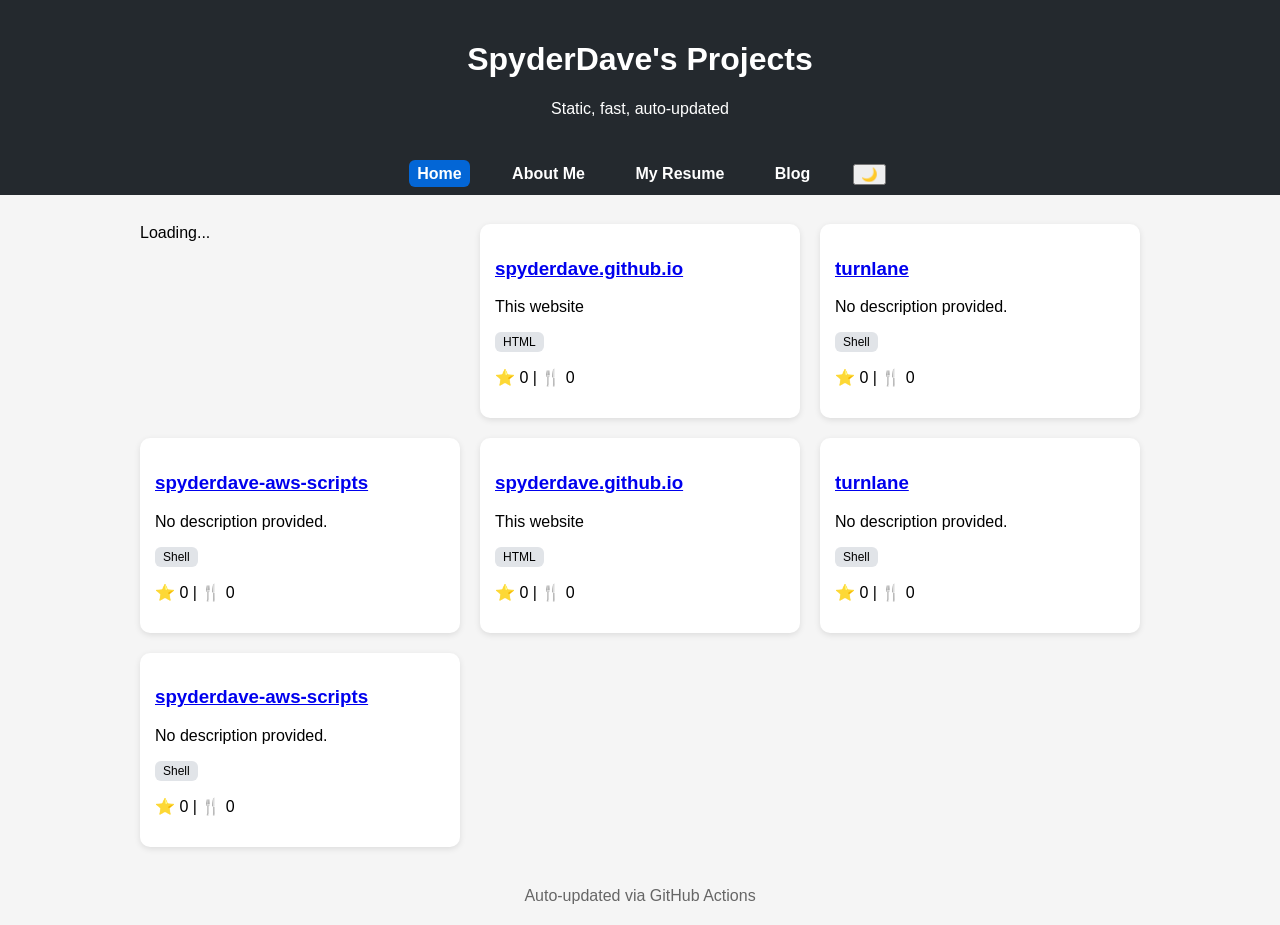
==== index.html @ 56ae2be9 "ffffff" ====
<!DOCTYPE html>
<html lang="en">
<head>
<meta charset="UTF-8">
<meta name="viewport" content="width=device-width, initial-scale=1.0">
<title>SpyderDave | Portfolio</title>

<link rel="stylesheet" href="style.css">
</head>

<body>

<header>
  <h1>SpyderDave's Projects</h1>
  <p>Static, fast, auto-updated</p>
</header>

<div id="nav-wrapper"><div id="nav"></div></div>

<div class="container">
  <div class="grid" id="repo-list">Loading...</div>
</div>

<div class="footer">
  Auto-updated via GitHub Actions
</div>

<script src="script.js"></script>

</body>
</html>
---- style.css ----
body{
  font-family:Arial,sans-serif;
  margin:0;
  background:#f5f5f5;
  color:#000;
}

.dark{
  background:#121212;
  color:#eee;
}

header{
  background:#24292e;
  color:#fff;
  padding:20px;
  text-align:center;
}

/* NAV */
nav{
  background:#24292e;
  padding:10px;
  text-align:center;

  position: sticky;
  top: 0;
  z-index: 1000;
}

nav a{
  color:#fff;
  margin:0 15px;
  text-decoration:none;
  font-weight:bold;
  padding:5px 8px;
  border-radius:6px;
}

nav a.active{
  background:#0366d6;
}

nav a:hover{
  background:#444;
}

nav button{
  margin-left:15px;
  cursor:pointer;
}

/* LAYOUT */
.container{
  max-width:1000px;
  margin:auto;
  padding:20px;
}

.grid{
  display:grid;
  grid-template-columns:repeat(auto-fit,minmax(280px,1fr));
  gap:20px;
}

.card{
  background:#fff;
  padding:15px;
  border-radius:10px;
  box-shadow:0 2px 6px rgba(0,0,0,.1);
}

.dark .card{
  background:#1e1e1e;
}

.badge{
  display:inline-block;
  background:#e1e4e8;
  padding:3px 8px;
  border-radius:6px;
  font-size:12px;
  margin-right:6px;
}

.dark .badge{
  background:#333;
}

.footer{
  text-align:center;
  padding:20px;
  color:#666;
}
#nav { min-height: 50px; }
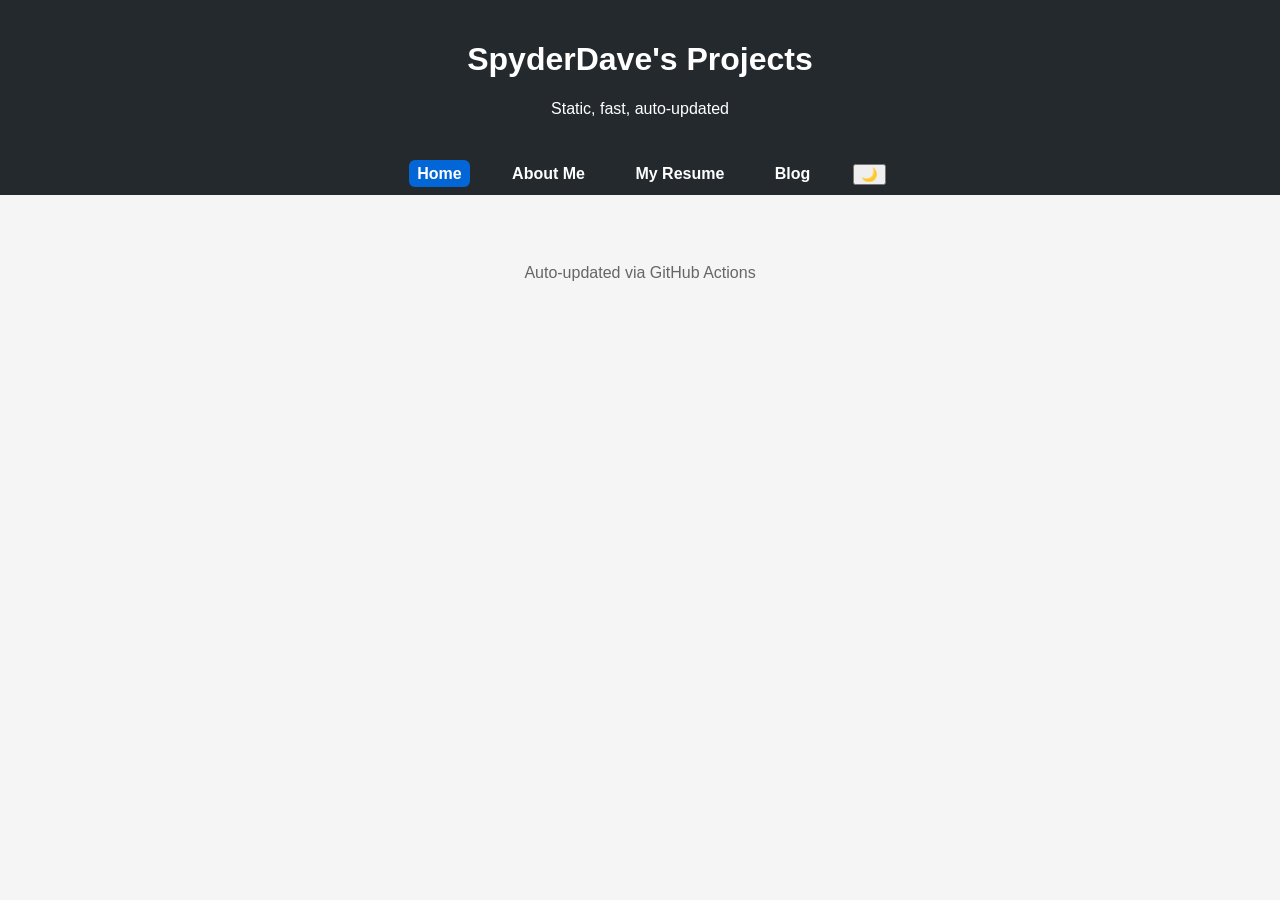
==== commit 43fb5c6f: "Final Fixes" ====
--- a/index.html
+++ b/index.html
@@ -18,7 +18,8 @@
 <div id="nav-wrapper"><div id="nav"></div></div>
 
 <div class="container">
-  <div class="grid" id="repo-list">Loading...</div>
+  <div class="grid" id="loading">Loading...</div>
+<div id="repo-list"></div>
 </div>
 
 <div class="footer">
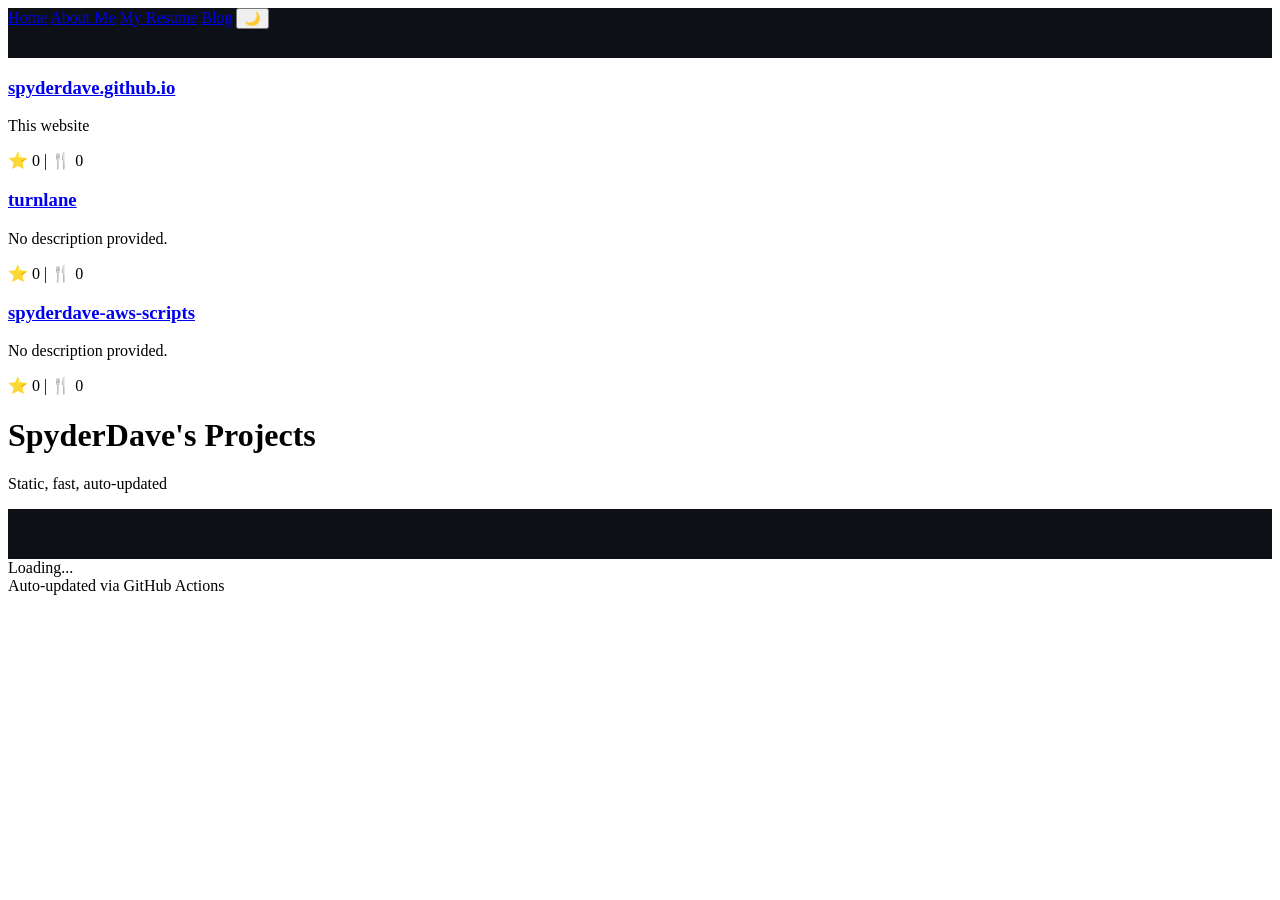
==== commit 91ed7543: "...." ====
--- a/index.html
+++ b/index.html
@@ -1,5 +1,11 @@
 <!DOCTYPE html>
 <html lang="en">
+  <header id="nav-wrapper">
+  <div id="nav"></div>
+</header>
+
+<div id="loading">Loading...</div>
+<div id="repo-list"></div>
 <head>
 <meta charset="UTF-8">
 <meta name="viewport" content="width=device-width, initial-scale=1.0">
--- a/style.css
+++ b/style.css
@@ -1,95 +1,10 @@
-body{
-  font-family:Arial,sans-serif;
-  margin:0;
-  background:#f5f5f5;
-  color:#000;
-}
-
-.dark{
-  background:#121212;
-  color:#eee;
-}
-
-header{
-  background:#24292e;
-  color:#fff;
-  padding:20px;
-  text-align:center;
-}
-
-/* NAV */
-nav{
-  background:#24292e;
-  padding:10px;
-  text-align:center;
-
+#nav-wrapper {
   position: sticky;
   top: 0;
   z-index: 1000;
+  background: #0d1117;
 }
 
-nav a{
-  color:#fff;
-  margin:0 15px;
-  text-decoration:none;
-  font-weight:bold;
-  padding:5px 8px;
-  border-radius:6px;
-}
-
-nav a.active{
-  background:#0366d6;
-}
-
-nav a:hover{
-  background:#444;
-}
-
-nav button{
-  margin-left:15px;
-  cursor:pointer;
-}
-
-/* LAYOUT */
-.container{
-  max-width:1000px;
-  margin:auto;
-  padding:20px;
-}
-
-.grid{
-  display:grid;
-  grid-template-columns:repeat(auto-fit,minmax(280px,1fr));
-  gap:20px;
-}
-
-.card{
-  background:#fff;
-  padding:15px;
-  border-radius:10px;
-  box-shadow:0 2px 6px rgba(0,0,0,.1);
-}
-
-.dark .card{
-  background:#1e1e1e;
-}
-
-.badge{
-  display:inline-block;
-  background:#e1e4e8;
-  padding:3px 8px;
-  border-radius:6px;
-  font-size:12px;
-  margin-right:6px;
-}
-
-.dark .badge{
-  background:#333;
-}
-
-.footer{
-  text-align:center;
-  padding:20px;
-  color:#666;
-}
-#nav { min-height: 50px; }
+#nav {
+  min-height: 50px;
+}
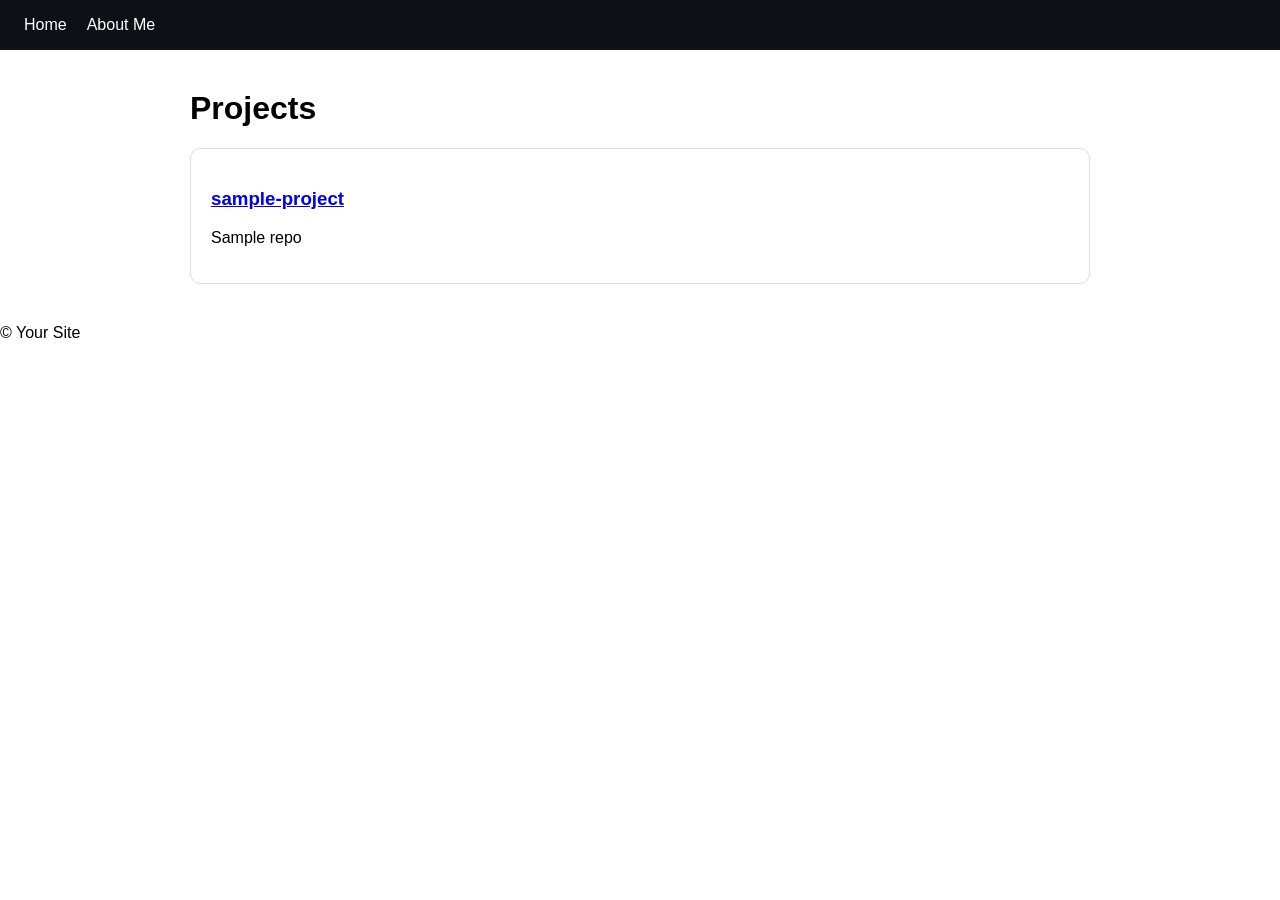
==== commit c4f9bc5d: "...." ====
--- a/index.html
+++ b/index.html
@@ -1,38 +1,7 @@
-<!DOCTYPE html>
-<html lang="en">
-  <header id="nav-wrapper">
-  <div id="nav"></div>
-</header>
-
-<div id="loading">Loading...</div>
-<div id="repo-list"></div>
-<head>
-<meta charset="UTF-8">
-<meta name="viewport" content="width=device-width, initial-scale=1.0">
-<title>SpyderDave | Portfolio</title>
-
-<link rel="stylesheet" href="style.css">
-</head>
-
+<!doctype html><html><head><meta charset='utf-8'><title>SpyderDave</title><link rel='stylesheet' href='style.css'></head>
 <body>
-
-<header>
-  <h1>SpyderDave's Projects</h1>
-  <p>Static, fast, auto-updated</p>
-</header>
-
-<div id="nav-wrapper"><div id="nav"></div></div>
-
-<div class="container">
-  <div class="grid" id="loading">Loading...</div>
-<div id="repo-list"></div>
-</div>
-
-<div class="footer">
-  Auto-updated via GitHub Actions
-</div>
-
+<header id="nav-wrapper"><div id="nav"></div></header>
+<main id="content"><h1>Projects</h1><div id="loading">Loading...</div><div id="repo-list"></div></main>
+<footer id="footer"></footer>
 <script src="script.js"></script>
-
-</body>
-</html>+</body></html>
--- a/style.css
+++ b/style.css
@@ -1,10 +1,9 @@
-#nav-wrapper {
-  position: sticky;
-  top: 0;
-  z-index: 1000;
-  background: #0d1117;
-}
 
-#nav {
-  min-height: 50px;
-}+body{margin:0;font-family:Arial}
+#nav-wrapper{position:sticky;top:0;z-index:1000;background:#0d1117}
+#nav{min-height:50px}
+nav{display:flex;gap:20px;padding:16px 24px}
+nav a{color:white;text-decoration:none}
+#content{max-width:900px;margin:40px auto;padding:0 20px}
+.card{border:1px solid #ddd;border-radius:10px;padding:20px;margin-bottom:20px}
+#loading{text-align:center;padding:30px;font-weight:bold}
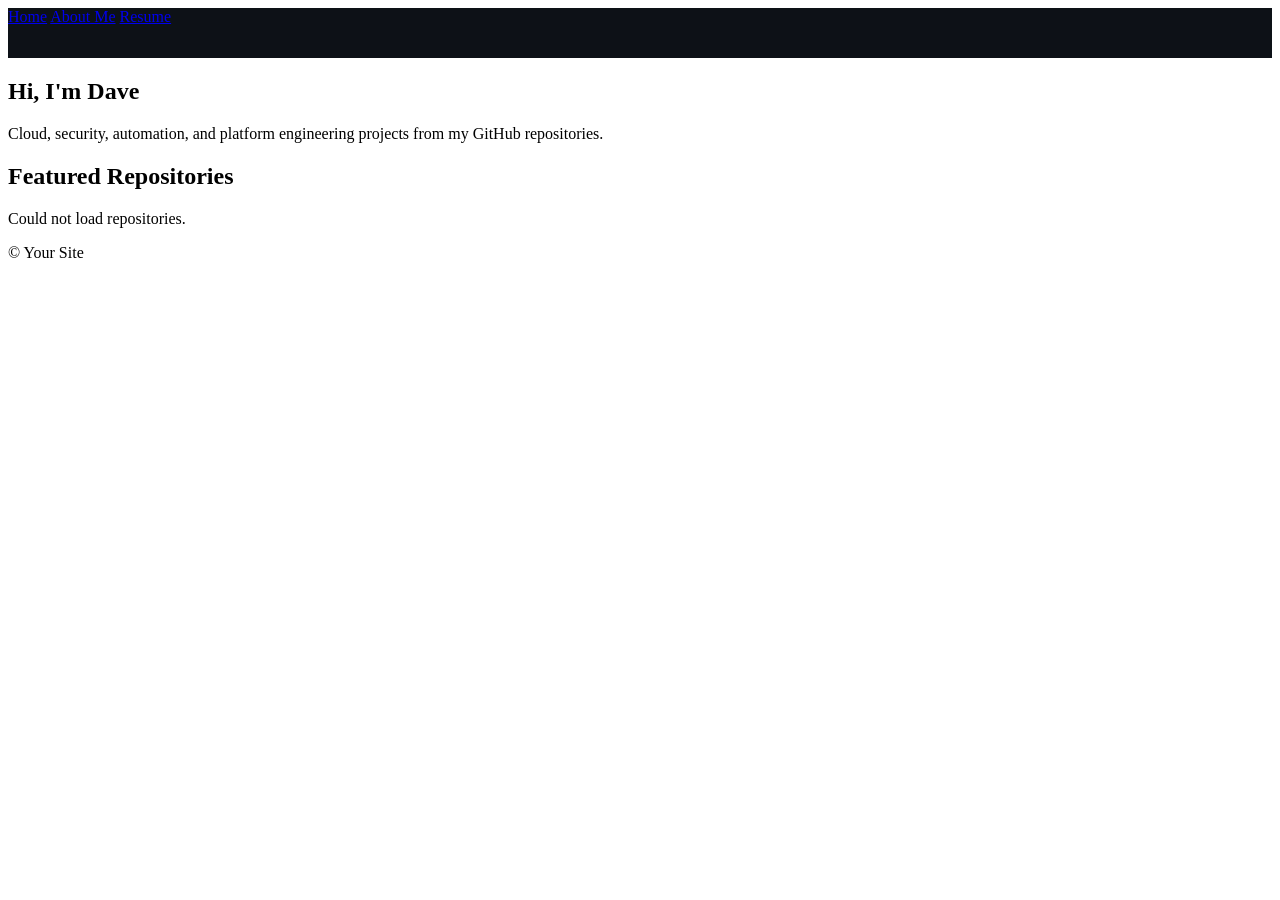
==== commit 46d93904: "....." ====
--- a/index.html
+++ b/index.html
@@ -1,7 +1,77 @@
-<!doctype html><html><head><meta charset='utf-8'><title>SpyderDave</title><link rel='stylesheet' href='style.css'></head>
+<!DOCTYPE html>
+<html lang="en">
+<head>
+  <meta charset="UTF-8">
+  <meta
+    name="viewport"
+    content="width=device-width, initial-scale=1.0"
+  >
+
+  <title>SpyderDave</title>
+
+  <meta
+    name="description"
+    content="Projects, portfolio, and writing by SpyderDave"
+  >
+
+  <link rel="stylesheet" href="style.css">
+</head>
+
 <body>
-<header id="nav-wrapper"><div id="nav"></div></header>
-<main id="content"><h1>Projects</h1><div id="loading">Loading...</div><div id="repo-list"></div></main>
-<footer id="footer"></footer>
-<script src="script.js"></script>
-</body></html>+
+  <!-- =========================
+       Sticky Shared Navigation
+  ========================== -->
+  <header id="nav-wrapper">
+    <div id="nav"></div>
+  </header>
+
+
+  <!-- =========================
+       Hero / Intro
+  ========================== -->
+  <main id="content">
+
+    <section class="hero">
+      <h1>Hi, I'm Dave</h1>
+
+      <p>
+        Cloud, security, automation, and platform engineering
+        projects from my GitHub repositories.
+      </p>
+    </section>
+
+
+    <!-- =========================
+         Repository Section
+    ========================== -->
+    <section id="projects">
+
+      <h2>Featured Repositories</h2>
+
+      <!-- Removed automatically by JS -->
+      <div id="loading">
+        Loading repositories...
+      </div>
+
+      <!-- Populated by script.js -->
+      <div id="repo-list"></div>
+
+    </section>
+
+  </main>
+
+
+  <!-- =========================
+       Shared Footer
+  ========================== -->
+  <footer id="footer"></footer>
+
+
+  <!-- =========================
+       Main Script
+  ========================== -->
+  <script src="script.js"></script>
+
+</body>
+</html>
--- a/style.css
+++ b/style.css
@@ -1,9 +1,17 @@
+#nav-wrapper{
+  position: sticky;
+  top: 0;
+  z-index: 1000;
+  background:#0d1117;
+}
 
-body{margin:0;font-family:Arial}
-#nav-wrapper{position:sticky;top:0;z-index:1000;background:#0d1117}
-#nav{min-height:50px}
-nav{display:flex;gap:20px;padding:16px 24px}
-nav a{color:white;text-decoration:none}
-#content{max-width:900px;margin:40px auto;padding:0 20px}
-.card{border:1px solid #ddd;border-radius:10px;padding:20px;margin-bottom:20px}
-#loading{text-align:center;padding:30px;font-weight:bold}
+#nav{
+  min-height:50px;
+}
+
+.card{
+  border:1px solid #ddd;
+  border-radius:10px;
+  padding:20px;
+  margin-bottom:20px;
+}
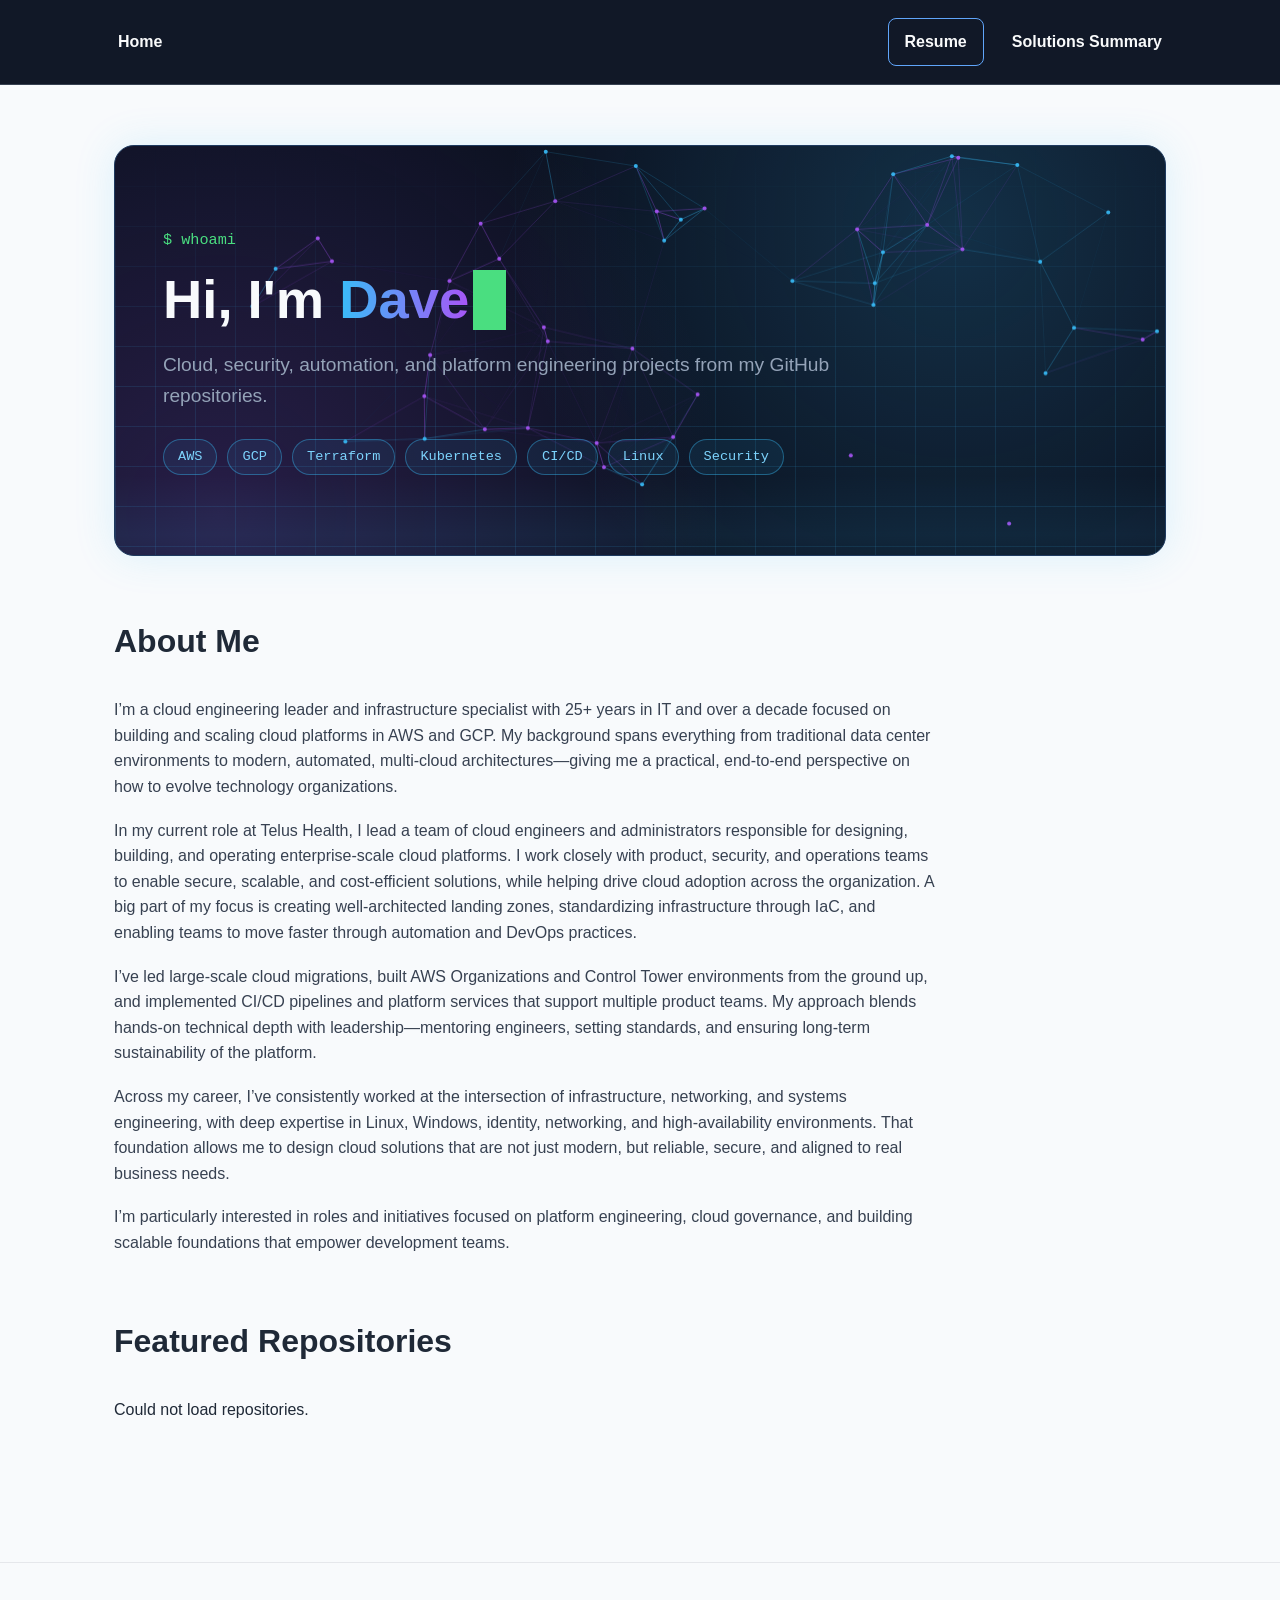
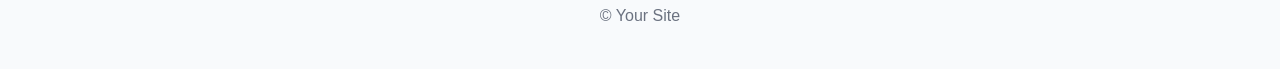
==== commit d7b3e83c: "Website Updates" ====
--- a/index.html
+++ b/index.html
@@ -1,77 +1,114 @@
-<!DOCTYPE html>
-<html lang="en">
-<head>
-  <meta charset="UTF-8">
-  <meta
-    name="viewport"
-    content="width=device-width, initial-scale=1.0"
-  >
-
-  <title>SpyderDave</title>
-
-  <meta
-    name="description"
-    content="Projects, portfolio, and writing by SpyderDave"
-  >
-
-  <link rel="stylesheet" href="style.css">
-</head>
-
-<body>
-
-  <!-- =========================
-       Sticky Shared Navigation
-  ========================== -->
-  <header id="nav-wrapper">
-    <div id="nav"></div>
-  </header>
-
-
-  <!-- =========================
-       Hero / Intro
-  ========================== -->
-  <main id="content">
-
-    <section class="hero">
-      <h1>Hi, I'm Dave</h1>
-
-      <p>
-        Cloud, security, automation, and platform engineering
-        projects from my GitHub repositories.
-      </p>
-    </section>
-
-
-    <!-- =========================
-         Repository Section
-    ========================== -->
-    <section id="projects">
-
-      <h2>Featured Repositories</h2>
-
-      <!-- Removed automatically by JS -->
-      <div id="loading">
-        Loading repositories...
-      </div>
-
-      <!-- Populated by script.js -->
-      <div id="repo-list"></div>
-
-    </section>
-
-  </main>
-
-
-  <!-- =========================
-       Shared Footer
-  ========================== -->
-  <footer id="footer"></footer>
-
-
-  <!-- =========================
-       Main Script
-  ========================== -->
-  <script src="script.js"></script>
-
-</body>
+<!DOCTYPE html>
+<html lang="en">
+<head>
+  <meta charset="UTF-8">
+  <meta
+    name="viewport"
+    content="width=device-width, initial-scale=1.0"
+  >
+
+  <title>SpyderDave</title>
+
+  <meta
+    name="description"
+    content="Projects, portfolio, and writing by SpyderDave"
+  >
+
+  <link rel="stylesheet" href="style.css">
+</head>
+
+<body>
+
+  <!-- =========================
+       Sticky Shared Navigation
+  ========================== -->
+  <header id="nav-wrapper">
+    <div id="nav"></div>
+  </header>
+
+
+  <!-- =========================
+       Hero / Intro
+  ========================== -->
+  <main id="content">
+
+    <section class="hero">
+      <canvas id="hero-canvas" aria-hidden="true"></canvas>
+
+      <div class="hero-content">
+        <span class="terminal-tag">$ whoami</span>
+
+        <h1>Hi, I'm <span class="glitch">Dave</span><span class="cursor"></span></h1>
+
+        <p>
+          Cloud, security, automation, and platform engineering
+          projects from my GitHub repositories.
+        </p>
+
+        <div class="tech-chips" aria-hidden="true">
+          <span>AWS</span>
+          <span>GCP</span>
+          <span>Terraform</span>
+          <span>Kubernetes</span>
+          <span>CI/CD</span>
+          <span>Linux</span>
+          <span>Security</span>
+        </div>
+      </div>
+    </section>
+
+
+    <!-- =========================
+         About Me
+    ========================== -->
+    <section id="about">
+
+      <h2>About Me</h2>
+
+      <p>I’m a cloud engineering leader and infrastructure specialist with 25+ years in IT and over a decade focused on building and scaling cloud platforms in AWS and GCP. My background spans everything from traditional data center environments to modern, automated, multi-cloud architectures—giving me a practical, end-to-end perspective on how to evolve technology organizations.</p>
+
+      <p>In my current role at Telus Health, I lead a team of cloud engineers and administrators responsible for designing, building, and operating enterprise-scale cloud platforms. I work closely with product, security, and operations teams to enable secure, scalable, and cost-efficient solutions, while helping drive cloud adoption across the organization. A big part of my focus is creating well-architected landing zones, standardizing infrastructure through IaC, and enabling teams to move faster through automation and DevOps practices.</p>
+
+      <p>I’ve led large-scale cloud migrations, built AWS Organizations and Control Tower environments from the ground up, and implemented CI/CD pipelines and platform services that support multiple product teams. My approach blends hands-on technical depth with leadership—mentoring engineers, setting standards, and ensuring long-term sustainability of the platform.</p>
+
+      <p>Across my career, I’ve consistently worked at the intersection of infrastructure, networking, and systems engineering, with deep expertise in Linux, Windows, identity, networking, and high-availability environments. That foundation allows me to design cloud solutions that are not just modern, but reliable, secure, and aligned to real business needs.</p>
+
+      <p>I’m particularly interested in roles and initiatives focused on platform engineering, cloud governance, and building scalable foundations that empower development teams.</p>
+
+    </section>
+
+
+    <!-- =========================
+         Repository Section
+    ========================== -->
+    <section id="projects">
+
+      <h2>Featured Repositories</h2>
+
+      <!-- Removed automatically by JS -->
+      <div id="loading">
+        Loading repositories...
+      </div>
+
+      <!-- Populated by script.js -->
+      <div id="repo-list"></div>
+
+    </section>
+
+  </main>
+
+
+  <!-- =========================
+       Shared Footer
+  ========================== -->
+  <footer id="footer"></footer>
+
+
+  <!-- =========================
+       Main Script
+  ========================== -->
+  <script src="script.js"></script>
+  <script src="hero.js"></script>
+
+</body>
 </html>
--- a/style.css
+++ b/style.css
@@ -1,17 +1,452 @@
-#nav-wrapper{
-  position: sticky;
-  top: 0;
-  z-index: 1000;
-  background:#0d1117;
-}
-
-#nav{
-  min-height:50px;
-}
-
-.card{
-  border:1px solid #ddd;
-  border-radius:10px;
-  padding:20px;
-  margin-bottom:20px;
+/* =========================
+   Base
+========================= */
+
+*{
+  box-sizing:border-box;
+  margin:0;
+  padding:0;
+}
+
+body{
+  font-family: -apple-system,
+               BlinkMacSystemFont,
+               "Segoe UI",
+               Roboto,
+               sans-serif;
+
+  line-height:1.6;
+  background:#f8fafc;
+  color:#1f2937;
+}
+
+
+/* =========================
+   Sticky Navigation
+========================= */
+
+#nav-wrapper{
+  position:sticky;
+  top:0;
+  z-index:1000;
+
+  background:#111827;
+  border-bottom:1px solid #374151;
+}
+
+#nav{
+  min-height:64px;
+}
+
+nav{
+  max-width:1100px;
+  margin:0 auto;
+
+  display:flex;
+  align-items:center;
+  gap:28px;
+
+  padding:18px 28px;
+}
+
+/* Menu links */
+
+nav a{
+  color:#F9FAFB;
+  text-decoration:none;
+  font-weight:600;
+  transition:.2s ease;
+}
+
+nav a:hover{
+  color:#60A5FA;
+}
+
+/* Active page highlight (optional JS) */
+
+nav a.active{
+  color:#93C5FD;
+  border-bottom:2px solid #93C5FD;
+  padding-bottom:4px;
+}
+
+/* Resume as button */
+
+nav a[href="resume.html"]{
+  margin-left:auto;
+
+  border:1px solid #60A5FA;
+  border-radius:8px;
+
+  padding:10px 16px;
+}
+
+nav a[href="resume.html"]:hover{
+  background:#60A5FA;
+  color:#111827;
+}
+
+/* Generic button */
+
+.btn{
+  display:inline-block;
+  padding:10px 18px;
+  border-radius:8px;
+  background:#2563eb;
+  color:#fff;
+  font-weight:600;
+  text-decoration:none;
+}
+
+.btn:hover{
+  background:#1d4ed8;
+}
+
+
+/* =========================
+   Main Layout
+========================= */
+
+#content{
+  max-width:1100px;
+  margin:0 auto;
+  padding:60px 24px;
+}
+
+
+/* =========================
+   Hero Section
+========================= */
+
+.hero{
+  position:relative;
+  overflow:hidden;
+  margin-bottom:60px;
+  padding:80px 48px;
+
+  border-radius:20px;
+  border:1px solid #1e3a5f;
+  background:
+    radial-gradient(circle at 80% 20%, rgba(56,189,248,.18), transparent 50%),
+    radial-gradient(circle at 10% 90%, rgba(168,85,247,.18), transparent 50%),
+    #0b1120;
+  box-shadow:0 0 40px rgba(56,189,248,.15);
+}
+
+/* Scrolling perspective grid */
+.hero::before{
+  content:"";
+  position:absolute;
+  inset:0;
+  background-image:
+    linear-gradient(rgba(56,189,248,.12) 1px, transparent 1px),
+    linear-gradient(90deg, rgba(56,189,248,.12) 1px, transparent 1px);
+  background-size:40px 40px;
+  animation:grid-scroll 6s linear infinite;
+  -webkit-mask-image:linear-gradient(to bottom, transparent, #000 60%);
+          mask-image:linear-gradient(to bottom, transparent, #000 60%);
+}
+
+/* CRT scanline sweep */
+.hero::after{
+  content:"";
+  position:absolute;
+  left:0; right:0;
+  height:120px;
+  background:linear-gradient(to bottom, transparent, rgba(56,189,248,.08), transparent);
+  animation:scan 5s linear infinite;
+  pointer-events:none;
+}
+
+@keyframes grid-scroll{
+  to{ background-position:0 40px; }
+}
+
+@keyframes scan{
+  from{ top:-120px; }
+  to{ top:100%; }
+}
+
+#hero-canvas{
+  position:absolute;
+  inset:0;
+  width:100%;
+  height:100%;
+}
+
+.hero-content{
+  position:relative;
+  z-index:1;
+}
+
+.hero .terminal-tag{
+  display:inline-block;
+  margin-bottom:18px;
+  font-family:"Consolas","Courier New",monospace;
+  font-size:.95rem;
+  color:#4ade80;
+}
+
+.hero h1{
+  font-size:3.4rem;
+  line-height:1.1;
+  margin-bottom:20px;
+  color:#f8fafc;
+}
+
+.hero h1 .glitch{
+  position:relative;
+  display:inline-block;
+  background:linear-gradient(90deg,#38bdf8,#a855f7,#38bdf8);
+  background-size:200% auto;
+  -webkit-background-clip:text;
+          background-clip:text;
+  -webkit-text-fill-color:transparent;
+  animation:shine 4s linear infinite;
+}
+
+@keyframes shine{
+  to{ background-position:200% center; }
+}
+
+.hero p{
+  font-size:1.2rem;
+  color:#94a3b8;
+  max-width:750px;
+}
+
+.cursor{
+  display:inline-block;
+  width:.6em;
+  height:1.1em;
+  margin-left:4px;
+  vertical-align:text-bottom;
+  background:#4ade80;
+  animation:blink 1s steps(1) infinite;
+}
+
+@keyframes blink{
+  50%{ opacity:0; }
+}
+
+.tech-chips{
+  display:flex;
+  flex-wrap:wrap;
+  gap:10px;
+  margin-top:28px;
+}
+
+.tech-chips span{
+  padding:6px 14px;
+  border:1px solid rgba(56,189,248,.4);
+  border-radius:999px;
+  font-family:"Consolas","Courier New",monospace;
+  font-size:.85rem;
+  color:#7dd3fc;
+  background:rgba(56,189,248,.08);
+  animation:float 4s ease-in-out infinite;
+}
+
+.tech-chips span:nth-child(2n){ animation-delay:-1s; }
+.tech-chips span:nth-child(3n){ animation-delay:-2s; }
+
+@keyframes float{
+  50%{ transform:translateY(-5px); }
+}
+
+/* Neon glow on repo cards */
+.card:hover{
+  border-color:#38bdf8;
+  box-shadow:0 0 0 1px #38bdf8, 0 8px 30px rgba(56,189,248,.25);
+}
+
+@media (prefers-reduced-motion:reduce){
+  .hero::before,
+  .hero::after,
+  .hero h1 .glitch,
+  .cursor,
+  .tech-chips span{
+    animation:none;
+  }
+}
+
+
+/* =========================
+   Section Headings
+========================= */
+
+section h2{
+  font-size:2rem;
+  margin-bottom:30px;
+}
+
+
+/* =========================
+   About Section
+========================= */
+
+#about{
+  margin-bottom:60px;
+}
+
+#about p{
+  max-width:820px;
+  margin-bottom:18px;
+  color:#374151;
+}
+
+
+/* =========================
+   Loading Message
+========================= */
+
+#loading{
+  text-align:center;
+  padding:40px;
+  font-weight:600;
+  color:#6b7280;
+}
+
+
+/* =========================
+   Repo Grid
+========================= */
+
+#repo-list{
+  display:grid;
+  gap:24px;
+}
+
+
+/* =========================
+   Repo Cards
+========================= */
+
+.card{
+  background:white;
+
+  border:1px solid #d1d5db;
+  border-radius:16px;
+
+  padding:28px;
+
+  box-shadow:
+    0 2px 8px rgba(0,0,0,.04);
+
+  transition:
+    transform .2s ease,
+    box-shadow .2s ease;
+}
+
+.card:hover{
+  transform:translateY(-4px);
+
+  box-shadow:
+    0 8px 24px rgba(0,0,0,.08);
+}
+
+.card h3{
+  margin-bottom:14px;
+}
+
+.card h3 a{
+  color:#2563eb;
+  text-decoration:none;
+}
+
+.card h3 a:hover{
+  text-decoration:underline;
+}
+
+.card p{
+  margin-bottom:14px;
+  color:#4b5563;
+}
+
+
+/* =========================
+   Repo Meta
+========================= */
+
+.repo-meta{
+  display:flex;
+  gap:18px;
+  flex-wrap:wrap;
+
+  font-size:.95rem;
+  color:#6b7280;
+}
+
+
+/* Language badge */
+
+.badge{
+  display:inline-block;
+
+  background:#e0f2fe;
+  color:#0369a1;
+
+  padding:6px 10px;
+  border-radius:999px;
+
+  font-size:.85rem;
+  font-weight:600;
+}
+
+
+/* =========================
+   Footer
+========================= */
+
+#footer{
+  margin-top:80px;
+  padding:40px 24px;
+
+  text-align:center;
+
+  color:#6b7280;
+  border-top:1px solid #e5e7eb;
+}
+
+
+/* =========================
+   Links
+========================= */
+
+a{
+  transition:.2s ease;
+}
+
+
+/* =========================
+   Mobile
+========================= */
+
+@media (max-width:768px){
+
+  nav{
+    flex-wrap:wrap;
+    gap:18px;
+  }
+
+  nav a[href="resume.html"]{
+    margin-left:0;
+  }
+
+  .hero{
+    padding:48px 24px;
+  }
+
+  .hero h1{
+    font-size:2.2rem;
+  }
+
+  section h2{
+    font-size:1.6rem;
+  }
+
+  .card{
+    padding:22px;
+  }
+
 }
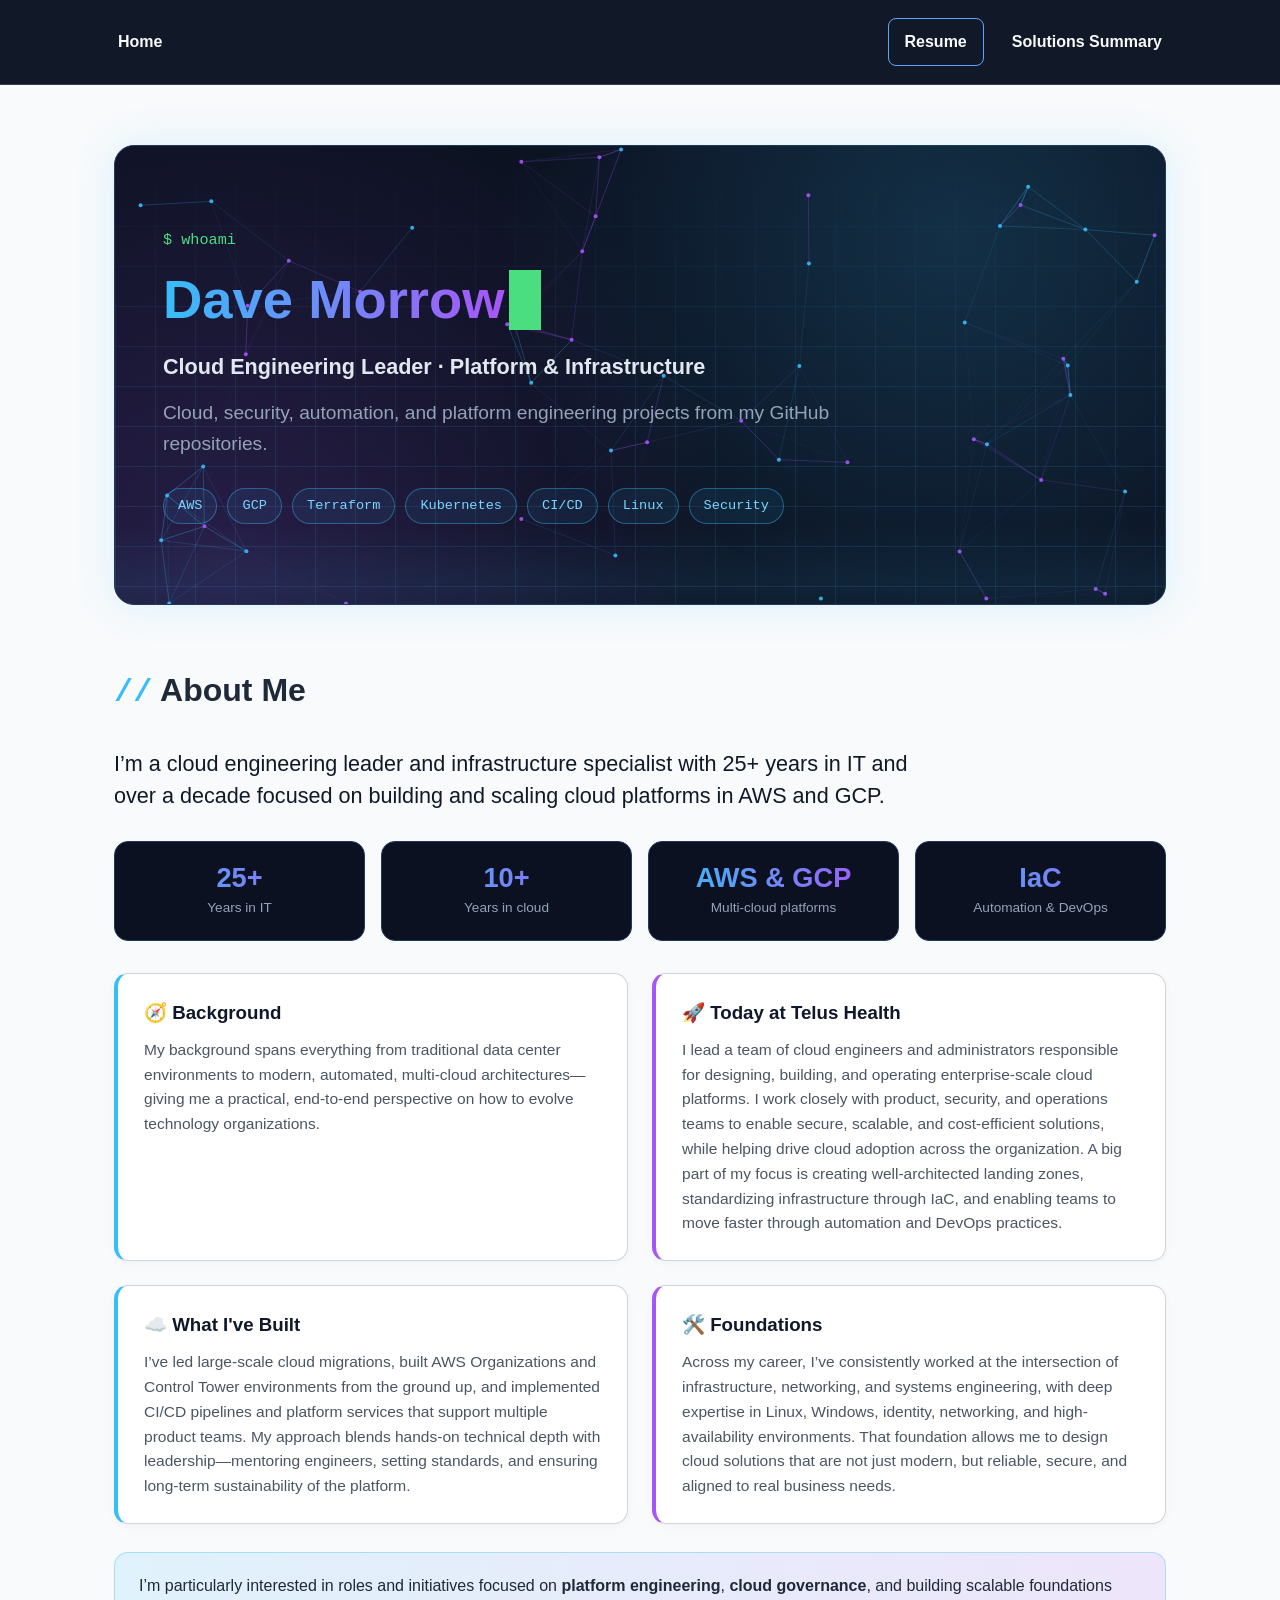
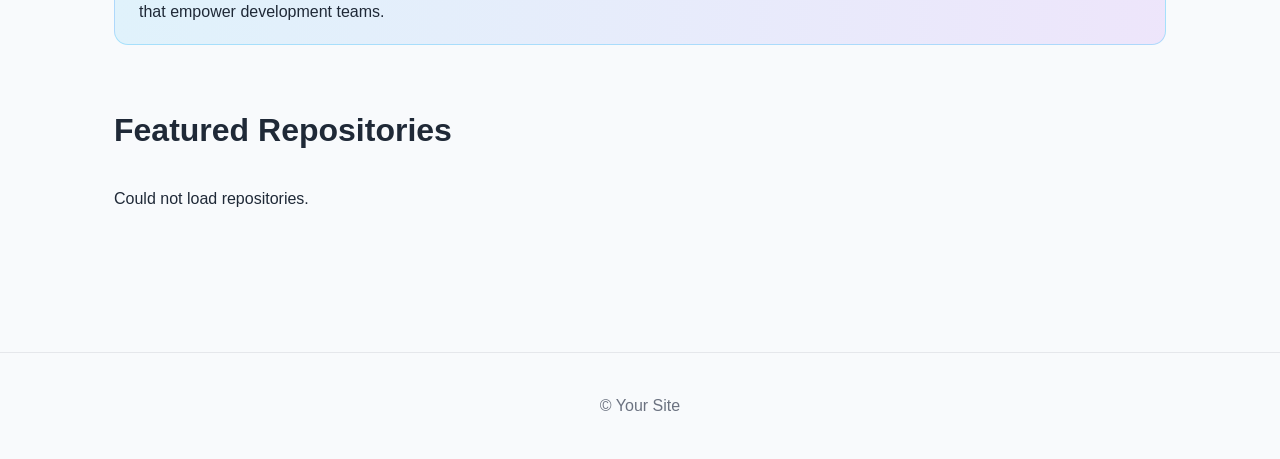
==== commit c8a6e839: "More updates" ====
--- a/index.html
+++ b/index.html
@@ -38,7 +38,9 @@
       <div class="hero-content">
         <span class="terminal-tag">$ whoami</span>
 
-        <h1>Hi, I'm <span class="glitch">Dave</span><span class="cursor"></span></h1>
+        <h1><span class="glitch">Dave Morrow</span><span class="cursor"></span></h1>
+
+        <p class="hero-title">Cloud Engineering Leader &middot; Platform &amp; Infrastructure</p>
 
         <p>
           Cloud, security, automation, and platform engineering
@@ -63,17 +65,42 @@
     ========================== -->
     <section id="about">
 
-      <h2>About Me</h2>
+      <h2><span class="h2-tag">//</span> About Me</h2>
 
-      <p>I’m a cloud engineering leader and infrastructure specialist with 25+ years in IT and over a decade focused on building and scaling cloud platforms in AWS and GCP. My background spans everything from traditional data center environments to modern, automated, multi-cloud architectures—giving me a practical, end-to-end perspective on how to evolve technology organizations.</p>
+      <p class="about-lead">I’m a cloud engineering leader and infrastructure specialist with 25+ years in IT and over a decade focused on building and scaling cloud platforms in AWS and GCP.</p>
 
-      <p>In my current role at Telus Health, I lead a team of cloud engineers and administrators responsible for designing, building, and operating enterprise-scale cloud platforms. I work closely with product, security, and operations teams to enable secure, scalable, and cost-efficient solutions, while helping drive cloud adoption across the organization. A big part of my focus is creating well-architected landing zones, standardizing infrastructure through IaC, and enabling teams to move faster through automation and DevOps practices.</p>
+      <div class="about-stats">
+        <div class="stat"><strong>25+</strong><span>Years in IT</span></div>
+        <div class="stat"><strong>10+</strong><span>Years in cloud</span></div>
+        <div class="stat"><strong>AWS &amp; GCP</strong><span>Multi-cloud platforms</span></div>
+        <div class="stat"><strong>IaC</strong><span>Automation &amp; DevOps</span></div>
+      </div>
 
-      <p>I’ve led large-scale cloud migrations, built AWS Organizations and Control Tower environments from the ground up, and implemented CI/CD pipelines and platform services that support multiple product teams. My approach blends hands-on technical depth with leadership—mentoring engineers, setting standards, and ensuring long-term sustainability of the platform.</p>
+      <div class="about-grid">
 
-      <p>Across my career, I’ve consistently worked at the intersection of infrastructure, networking, and systems engineering, with deep expertise in Linux, Windows, identity, networking, and high-availability environments. That foundation allows me to design cloud solutions that are not just modern, but reliable, secure, and aligned to real business needs.</p>
+        <article class="about-card">
+          <h3>🧭 Background</h3>
+          <p>My background spans everything from traditional data center environments to modern, automated, multi-cloud architectures—giving me a practical, end-to-end perspective on how to evolve technology organizations.</p>
+        </article>
 
-      <p>I’m particularly interested in roles and initiatives focused on platform engineering, cloud governance, and building scalable foundations that empower development teams.</p>
+        <article class="about-card">
+          <h3>🚀 Today at Telus Health</h3>
+          <p>I lead a team of cloud engineers and administrators responsible for designing, building, and operating enterprise-scale cloud platforms. I work closely with product, security, and operations teams to enable secure, scalable, and cost-efficient solutions, while helping drive cloud adoption across the organization. A big part of my focus is creating well-architected landing zones, standardizing infrastructure through IaC, and enabling teams to move faster through automation and DevOps practices.</p>
+        </article>
+
+        <article class="about-card">
+          <h3>☁️ What I've Built</h3>
+          <p>I’ve led large-scale cloud migrations, built AWS Organizations and Control Tower environments from the ground up, and implemented CI/CD pipelines and platform services that support multiple product teams. My approach blends hands-on technical depth with leadership—mentoring engineers, setting standards, and ensuring long-term sustainability of the platform.</p>
+        </article>
+
+        <article class="about-card">
+          <h3>🛠️ Foundations</h3>
+          <p>Across my career, I’ve consistently worked at the intersection of infrastructure, networking, and systems engineering, with deep expertise in Linux, Windows, identity, networking, and high-availability environments. That foundation allows me to design cloud solutions that are not just modern, but reliable, secure, and aligned to real business needs.</p>
+        </article>
+
+      </div>
+
+      <p class="about-callout">I’m particularly interested in roles and initiatives focused on <strong>platform engineering</strong>, <strong>cloud governance</strong>, and building scalable foundations that empower development teams.</p>
 
     </section>
 
--- a/style.css
+++ b/style.css
@@ -215,6 +215,13 @@
   max-width:750px;
 }
 
+.hero .hero-title{
+  margin-bottom:14px;
+  font-size:1.35rem;
+  font-weight:600;
+  color:#e2e8f0;
+}
+
 .cursor{
   display:inline-block;
   width:.6em;
@@ -289,10 +296,91 @@
   margin-bottom:60px;
 }
 
-#about p{
+.h2-tag{
+  font-family:"Consolas","Courier New",monospace;
+  color:#38bdf8;
+}
+
+.about-lead{
   max-width:820px;
-  margin-bottom:18px;
-  color:#374151;
+  margin-bottom:28px;
+  font-size:1.35rem;
+  line-height:1.5;
+  color:#111827;
+}
+
+.about-stats{
+  display:grid;
+  grid-template-columns:repeat(4,1fr);
+  gap:16px;
+  margin-bottom:32px;
+}
+
+.stat{
+  padding:20px;
+  text-align:center;
+  border-radius:14px;
+  background:#0b1120;
+  border:1px solid #1e3a5f;
+}
+
+.stat strong{
+  display:block;
+  font-size:1.7rem;
+  line-height:1.2;
+  background:linear-gradient(90deg,#38bdf8,#a855f7);
+  -webkit-background-clip:text;
+          background-clip:text;
+  -webkit-text-fill-color:transparent;
+}
+
+.stat span{
+  font-size:.85rem;
+  color:#94a3b8;
+}
+
+.about-grid{
+  display:grid;
+  grid-template-columns:repeat(2,1fr);
+  gap:24px;
+}
+
+.about-card{
+  background:white;
+  border:1px solid #d1d5db;
+  border-left:4px solid #38bdf8;
+  border-radius:14px;
+  padding:24px 26px;
+  box-shadow:0 2px 8px rgba(0,0,0,.04);
+  transition:transform .2s ease, box-shadow .2s ease;
+}
+
+.about-card:nth-child(2n){
+  border-left-color:#a855f7;
+}
+
+.about-card:hover{
+  transform:translateY(-3px);
+  box-shadow:0 8px 24px rgba(56,189,248,.2);
+}
+
+.about-card h3{
+  margin-bottom:10px;
+  color:#0f172a;
+}
+
+.about-card p{
+  color:#4b5563;
+  font-size:.97rem;
+}
+
+.about-callout{
+  margin-top:28px;
+  padding:20px 24px;
+  border-radius:14px;
+  background:linear-gradient(90deg,rgba(56,189,248,.12),rgba(168,85,247,.12));
+  border:1px solid rgba(56,189,248,.35);
+  color:#1f2937;
 }
 
 
@@ -449,4 +537,16 @@
     padding:22px;
   }
 
+  .about-stats{
+    grid-template-columns:repeat(2,1fr);
+  }
+
+  .about-grid{
+    grid-template-columns:1fr;
+  }
+
+  .about-lead{
+    font-size:1.15rem;
+  }
+
 }
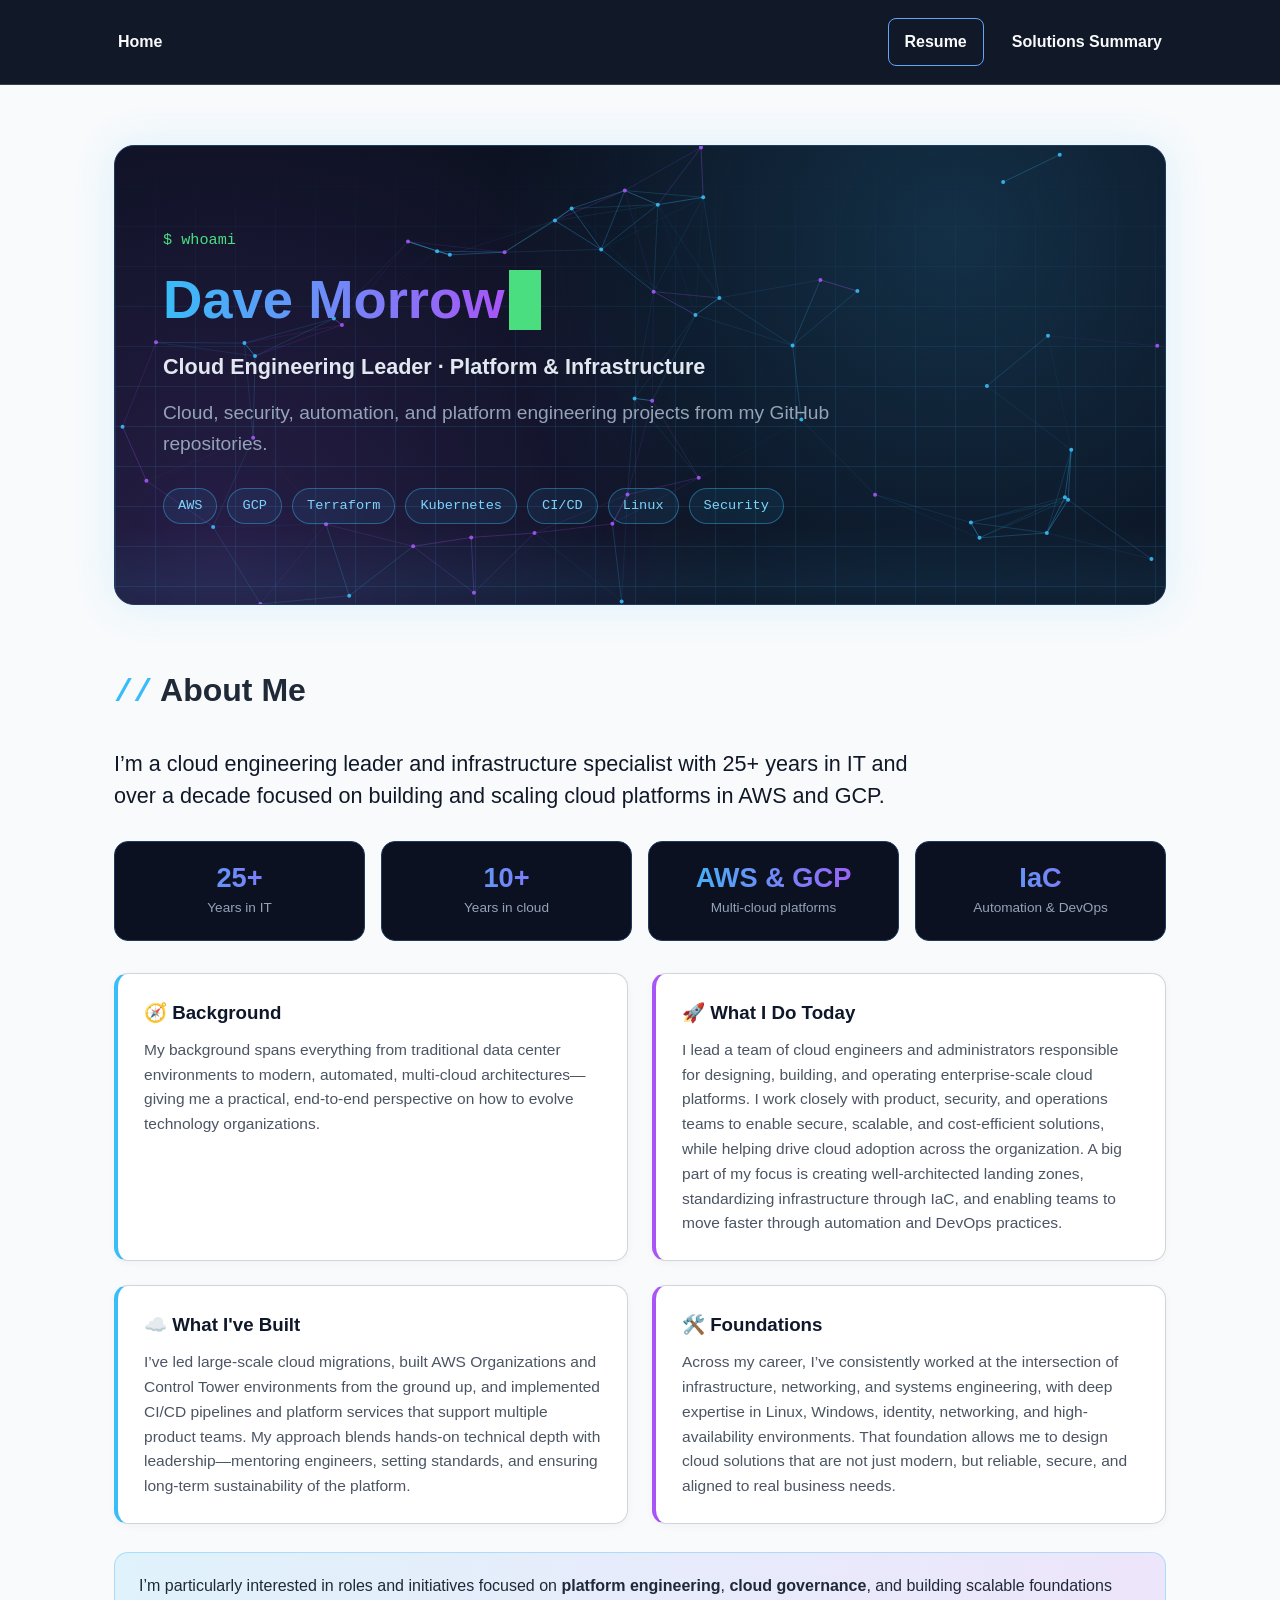
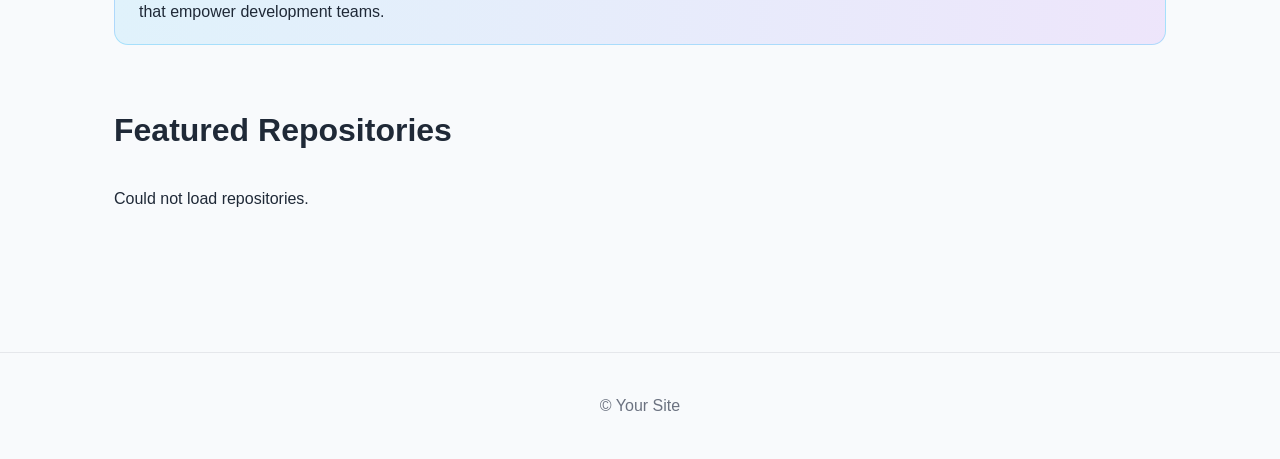
==== commit f477c388: "Add files" ====
--- a/index.html
+++ b/index.html
@@ -84,7 +84,7 @@
         </article>
 
         <article class="about-card">
-          <h3>🚀 Today at Telus Health</h3>
+          <h3>🚀 What I Do Today</h3>
           <p>I lead a team of cloud engineers and administrators responsible for designing, building, and operating enterprise-scale cloud platforms. I work closely with product, security, and operations teams to enable secure, scalable, and cost-efficient solutions, while helping drive cloud adoption across the organization. A big part of my focus is creating well-architected landing zones, standardizing infrastructure through IaC, and enabling teams to move faster through automation and DevOps practices.</p>
         </article>
 
